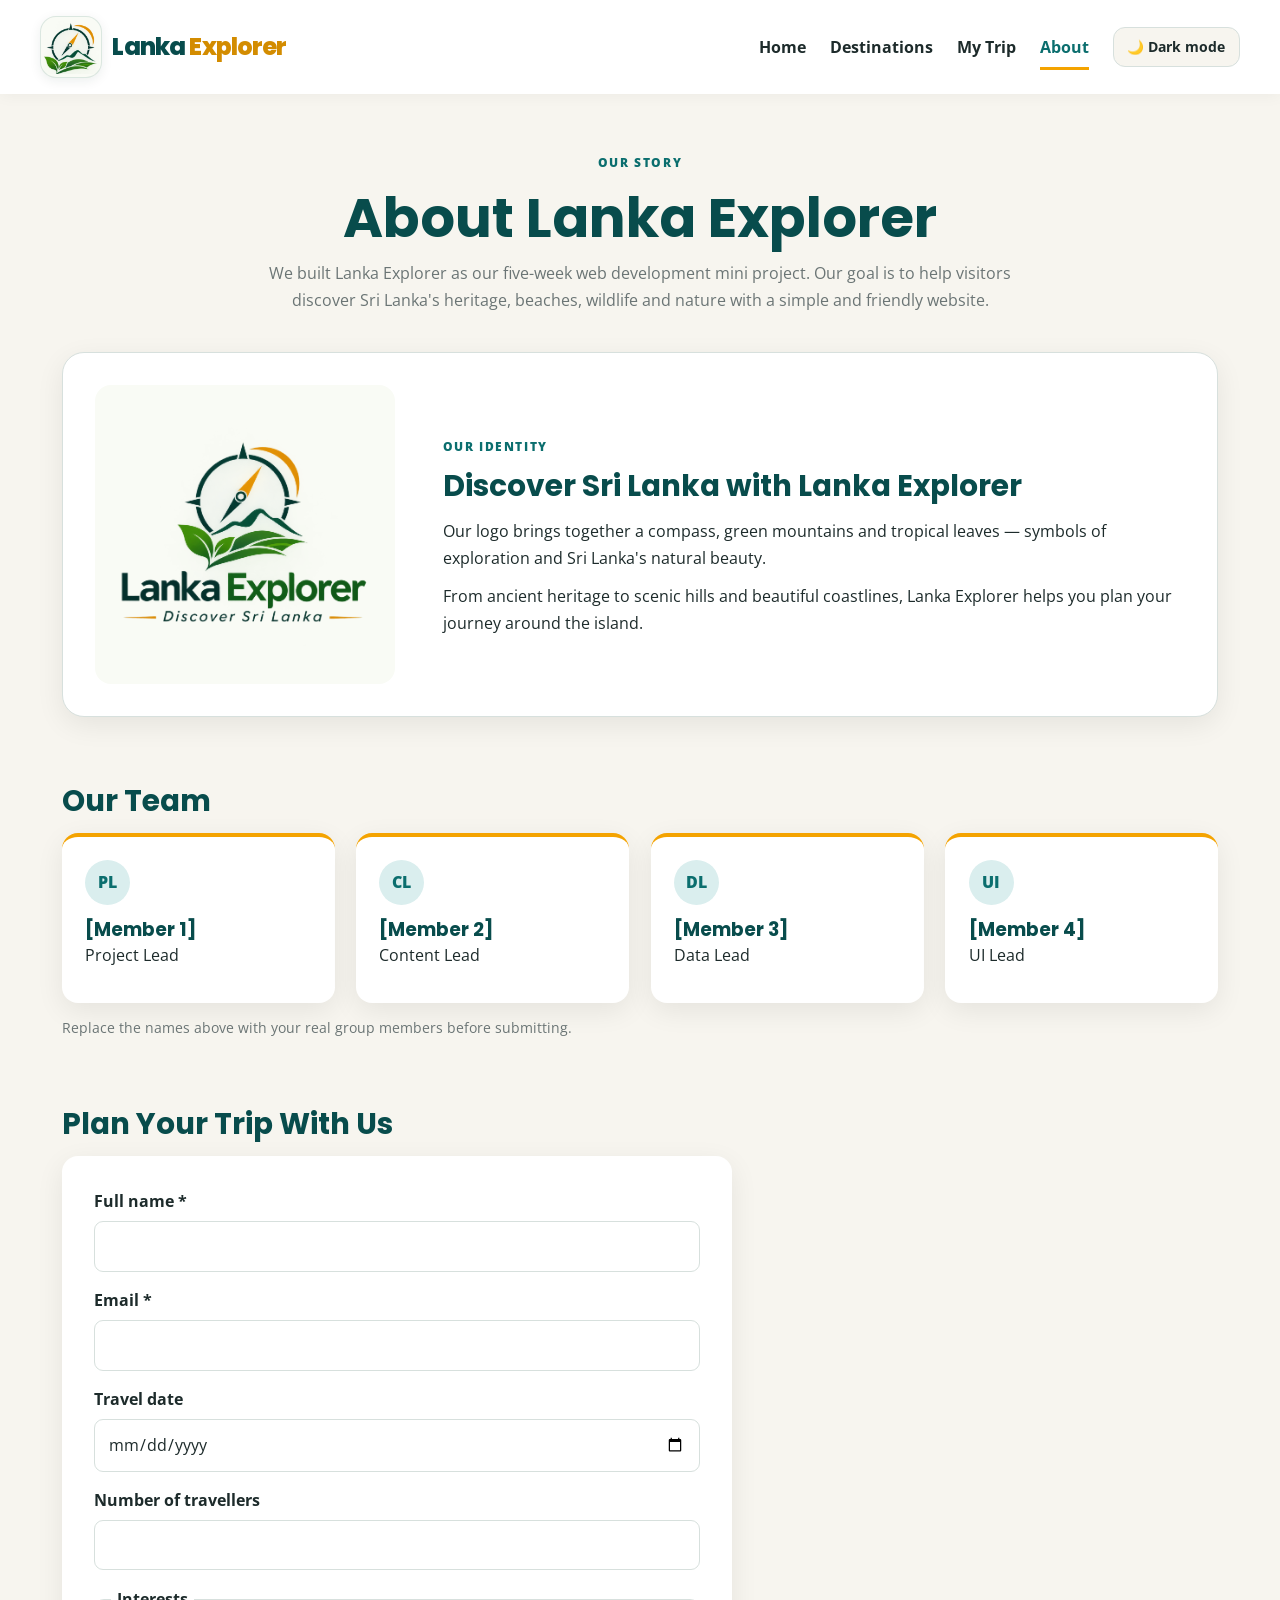
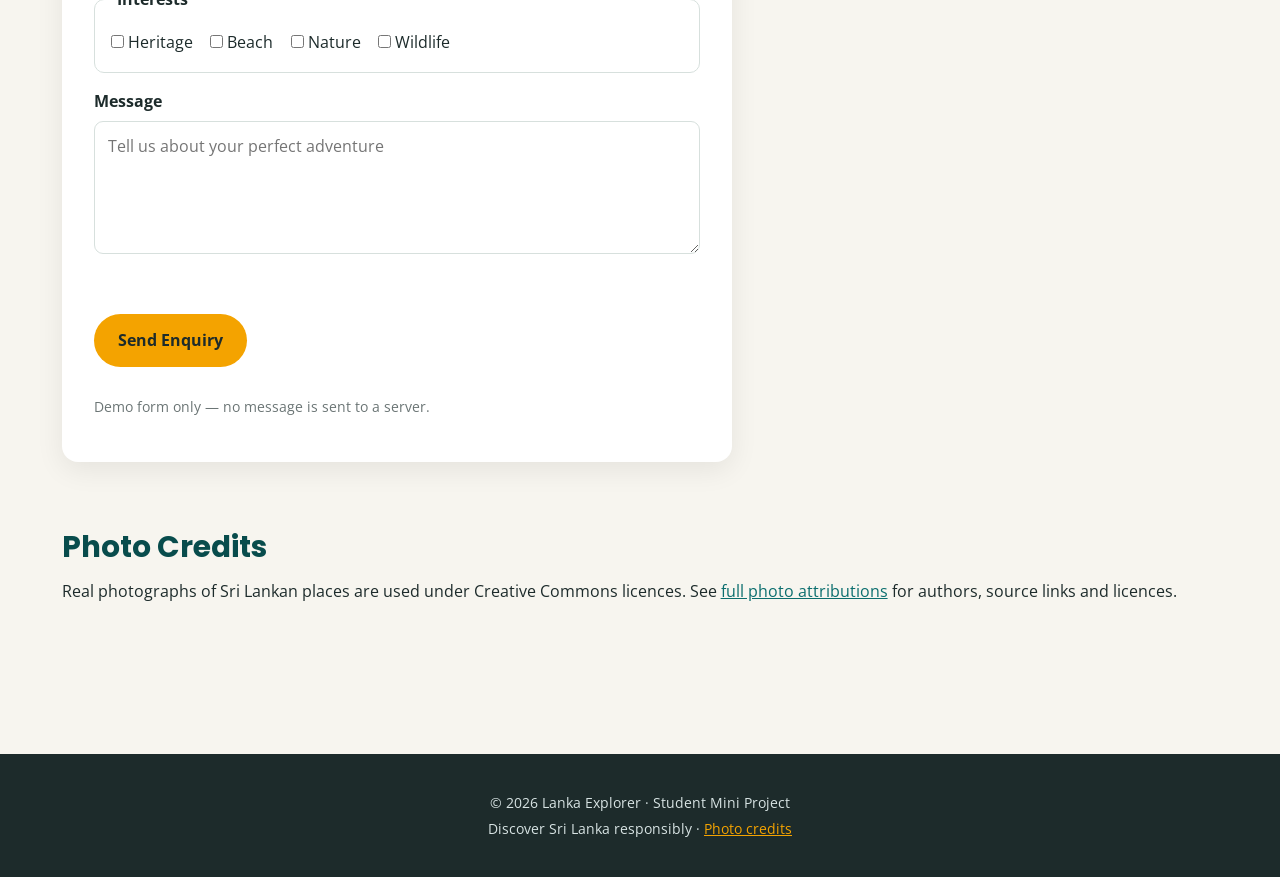
==== about.html @ 8f5c49dc "Lanka Explorer Week 05 Final Website" ====
<!DOCTYPE html>
<html lang="en">
<head>
<meta charset="UTF-8">
<meta name="viewport" content="width=device-width, initial-scale=1.0">
<meta name="description" content="Explore Sri Lanka's heritage, beaches, wildlife and nature with Lanka Explorer.">
<title>Lanka Explorer | About Us</title>
<link rel="preconnect" href="https://fonts.googleapis.com">
<link rel="preconnect" href="https://fonts.gstatic.com" crossorigin>
<link href="https://fonts.googleapis.com/css2?family=Open+Sans:wght@400;600;700&family=Poppins:wght@500;600;700;800&display=swap" rel="stylesheet">

<link rel="icon" type="image/png" href="images/lanka-explorer-symbol.png">
<link rel="stylesheet" href="css/style.css">
</head>
<body>
<header class="site-header">
 <a href="index.html" class="logo brand-link" aria-label="Lanka Explorer home">
  <span class="brand-symbol-wrap"><img class="brand-symbol" src="images/lanka-explorer-symbol.png" alt="" width="56" height="56"></span>
  <span class="brand-name">Lanka <strong>Explorer</strong></span>
 </a>
 <button class="menu-toggle" type="button" aria-label="Open menu" aria-expanded="false">&#9776;</button>
 <nav aria-label="Main navigation"><ul><li><a href="index.html">Home</a></li>
<li><a href="destinations.html">Destinations</a></li>
<li><a href="trip.html">My Trip</a></li>
<li><a href="about.html" class="active" aria-current="page">About</a></li>
<li><button type="button" id="theme-toggle" aria-label="Switch color theme">🌙 Dark mode</button></li></ul></nav>
</header>
<main>
<section class="page-intro"><span class="eyebrow">OUR STORY</span><h1>About Lanka Explorer</h1><p>We built Lanka Explorer as our five-week web development mini project. Our goal is to help visitors discover Sri Lanka's heritage, beaches, wildlife and nature with a simple and friendly website.</p></section>
<section id="brand-story" class="brand-story content-section" aria-labelledby="brand-story-title">
<div class="brand-art"><img src="images/lanka-explorer-logo.png" width="310" height="312" alt="Lanka Explorer compass, green mountains and tea leaves logo with Discover Sri Lanka tagline" loading="lazy"></div>
<div class="brand-story-content"><span class="eyebrow">OUR IDENTITY</span><h2 id="brand-story-title">Discover Sri Lanka with Lanka Explorer</h2><p>Our logo brings together a compass, green mountains and tropical leaves — symbols of exploration and Sri Lanka's natural beauty.</p><p>From ancient heritage to scenic hills and beautiful coastlines, Lanka Explorer helps you plan your journey around the island.</p></div>
</section>
<section id="team" class="content-section"><h2>Our Team</h2><div class="team-grid"><article><span class="team-avatar">PL</span><h3>[Member 1]</h3><p>Project Lead</p></article>
<article><span class="team-avatar">CL</span><h3>[Member 2]</h3><p>Content Lead</p></article>
<article><span class="team-avatar">DL</span><h3>[Member 3]</h3><p>Data Lead</p></article>
<article><span class="team-avatar">UI</span><h3>[Member 4]</h3><p>UI Lead</p></article></div><p class="tip">Replace the names above with your real group members before submitting.</p></section>
<section id="enquiry" class="content-section"><h2>Plan Your Trip With Us</h2><form id="enquiry-form" novalidate>
<div class="form-row"><label for="name">Full name <span aria-hidden="true">*</span></label><input id="name" name="name" type="text" required></div>
<div class="form-row"><label for="email">Email <span aria-hidden="true">*</span></label><input id="email" name="email" type="email" required></div>
<div class="form-row"><label for="date">Travel date</label><input id="date" name="date" type="date"></div>
<div class="form-row"><label for="people">Number of travellers</label><input id="people" name="people" type="number" min="1" max="20" required></div>
<fieldset><legend>Interests</legend><label><input type="checkbox" name="interest" value="Heritage"> Heritage</label><label><input type="checkbox" name="interest" value="Beach"> Beach</label><label><input type="checkbox" name="interest" value="Nature"> Nature</label><label><input type="checkbox" name="interest" value="Wildlife"> Wildlife</label></fieldset>
<div class="form-row"><label for="message">Message</label><textarea id="message" name="message" rows="4" placeholder="Tell us about your perfect adventure"></textarea></div>
<p id="form-message" role="status" aria-live="polite"></p><button type="submit" class="btn">Send Enquiry</button><p class="small-note">Demo form only — no message is sent to a server.</p></form></section><section id="photo-credits" class="content-section"><h2>Photo Credits</h2><p>Real photographs of Sri Lankan places are used under Creative Commons licences. See <a href="PHOTO_CREDITS.md">full photo attributions</a> for authors, source links and licences.</p></section>
</main>
<footer><p>© 2026 Lanka Explorer · Student Mini Project</p><p>Discover Sri Lanka responsibly · <a href="about.html#photo-credits">Photo credits</a></p></footer>

<script src="js/app.js"></script>
</body>
</html>
---- css/style.css ----
/* ===== 1. THEME VARIABLES ===== */
:root { --primary:#0b6e6e; --primary-dark:#084c4c; --accent:#f4a300; --dark:#1d2b2b; --light:#f7f5ef; --white:#ffffff; --grey:#6b7575; --border:#d7e0dd; --radius:16px; --shadow:0 8px 28px rgba(0,0,0,.075); --max-width:1200px; }
/* ===== 2. RESET ===== */
*,*::before,*::after { box-sizing:border-box;margin:0;padding:0; }
/* ===== 3. BASE STYLES ===== */
html{scroll-behavior:smooth}body{font-family:'Open Sans',sans-serif;color:var(--dark);background:var(--light);line-height:1.7;min-height:100vh}h1,h2,h3{font-family:'Poppins',sans-serif;line-height:1.25;color:var(--primary-dark)}h1{font-size:clamp(2rem,4.5vw,3.4rem)}h2{font-size:1.85rem;margin-bottom:.85rem}h3{font-size:1.18rem}p{margin-bottom:.7rem}a{color:var(--primary)}img{max-width:100%;display:block}main{max-width:var(--max-width);margin:0 auto;padding:2.2rem 1.35rem}section{margin-bottom:3.2rem}.content-section{margin-bottom:4.1rem}.eyebrow{font-size:.77rem;font-weight:800;letter-spacing:.13em;text-transform:uppercase;color:var(--primary)}.tip,.small-note{color:var(--grey);font-size:.88rem;margin-top:.8rem}.section-heading{margin-bottom:1.35rem}.section-heading h2{margin:.45rem 0}.no-results,.error{padding:1.5rem;color:var(--grey)}.error{color:#aa3030}.breadcrumbs{margin-bottom:1.2rem}
/* ===== 4. HEADER & NAVIGATION ===== */
header.site-header{display:flex;justify-content:space-between;align-items:center;gap:1rem;padding:1rem max(1.5rem,calc((100vw - 1200px)/2));background:var(--white);box-shadow:0 2px 15px rgba(0,0,0,.045);position:sticky;top:0;z-index:100}a.logo{font-family:'Poppins',sans-serif;font-size:1.5rem;font-weight:800;color:var(--primary);text-decoration:none;white-space:nowrap}.logo-icon{display:inline-grid;place-items:center;width:35px;height:35px;background:var(--primary);color:#fff;border-radius:10px;margin-right:.25rem}nav ul{list-style:none;display:flex;align-items:center;gap:1.5rem}nav a{color:var(--dark);font-weight:700;text-decoration:none;padding:.6rem 0;border-bottom:3px solid transparent;transition:color .2s,border-color .2s}nav a:hover,nav a.active{color:var(--primary);border-bottom-color:var(--accent)}.menu-toggle{display:none}#theme-toggle{background:var(--light);color:var(--dark);padding:.45rem .85rem;font-size:.85rem;border-radius:12px;border:1px solid var(--border)}
/* ===== 5. HERO & BUTTONS ===== */
#hero {
  /* Real photo: Nine Arches Bridge, Ella, Sri Lanka (Unsplash). */
  background-color: #133f3e; /* readable fallback while the image loads */
  background-image:
    linear-gradient(98deg, rgba(3, 30, 35, .93) 0%, rgba(4, 34, 39, .82) 37%, rgba(8, 46, 48, .23) 100%),
    url('https://images.unsplash.com/photo-1566766189268-ecac9118f2b7?auto=format&fit=crop&w=2000&q=85');
  background-position: center, center 47%;
  background-size: cover;
  background-repeat: no-repeat;
  position: relative;
  min-height: 530px;
  display: flex;
  flex-direction: column;
  align-items: flex-start;
  justify-content: center;
  gap: 1.15rem;
  padding: clamp(3rem, 7.5vw, 6rem);
  border-radius: 22px;
  box-shadow: 0 18px 45px rgba(12, 40, 39, .16);
  overflow: hidden;
  color: #ffffff; /* do not use --white: it becomes dark in dark mode */
}
#hero h1 {
  color: #ffffff;
  max-width: 710px;
  font-size: clamp(2.35rem, 4.6vw, 4.1rem);
  letter-spacing: -.03em;
  line-height: 1.16;
  text-shadow: 0 2px 12px rgba(0, 0, 0, .24);
}
#hero p {
  max-width: 600px;
  font-size: clamp(1.03rem, 1.5vw, 1.2rem);
  line-height: 1.85;
  margin: 0;
  color: #f9ffff; /* always visible in both themes */
  text-shadow: 0 1px 8px rgba(0, 0, 0, .3);
}
#hero .hero-kicker {
  font-size: .76rem;
  font-weight: 800;
  letter-spacing: .19em;
  color: #ffe29f;
  text-transform: uppercase;
}
#hero .btn {
  margin-top: .35rem;
  background: #ffd166;
  color: #19333c;
  box-shadow: 0 8px 22px rgba(0, 0, 0, .22);
}
#hero .btn:hover { background: #fff0bd; color: #102d31; transform: translateY(-2px); }
#hero .hero-location {
  position: absolute;
  right: 2rem;
  bottom: 1.4rem;
  background: rgba(7, 31, 35, .7);
  border: 1px solid rgba(255, 255, 255, .3);
  padding: .45rem .75rem;
  border-radius: 30px;
  color: #ffffff;
  font-size: .8rem;
  letter-spacing: .01em;
  backdrop-filter: blur(5px);
}
.btn,button{display:inline-block;background:var(--accent);color:var(--dark);padding:.8rem 1.5rem;border:0;border-radius:50px;font:inherit;font-weight:700;text-decoration:none;cursor:pointer;transition:background .25s,color .25s,transform .25s}.btn:hover,button:hover{background:var(--primary);color:var(--white)}button:disabled{opacity:.6;cursor:not-allowed}.secondary-btn{background:var(--white);color:var(--primary);border:1px solid var(--border)}
/* ===== 6. WHY US ===== */
#why-us ul{list-style:none;display:grid;grid-template-columns:repeat(auto-fit,minmax(230px,1fr));gap:1rem}#why-us li{background:var(--primary);color:var(--white);padding:1.35rem;border-radius:var(--radius);font-weight:700}#why-us li::before{content:'✓  ';color:var(--accent)}
/* ===== 7. CARD GRIDS ===== */
.card-grid,.category-grid,.team-grid{display:grid;grid-template-columns:repeat(auto-fit,minmax(250px,1fr));gap:1.35rem}
/* ===== 8. CARDS ===== */
.card,.category-grid article,.team-grid article{background:var(--white);border-radius:var(--radius);box-shadow:var(--shadow);overflow:hidden;transition:transform .3s ease,box-shadow .3s ease}.card:hover,.category-grid article:hover,.team-grid article:hover{transform:translateY(-5px);box-shadow:0 15px 34px rgba(0,0,0,.13)}.card{display:flex;flex-direction:column}.card img{width:100%;height:215px;object-fit:cover;transition:transform .4s}.card:hover img{transform:scale(1.035)}.card-content{display:flex;flex-direction:column;align-items:flex-start;flex:1;padding:1.2rem 1.3rem 1.35rem}.card-content h3{margin:.3rem 0 .6rem}.card-content p{font-size:.91rem}.card-link{margin-top:auto;text-decoration:none;font-weight:800}.fee{color:var(--primary);font-weight:700}.category-grid article,.team-grid article{padding:1.45rem;border-top:4px solid var(--accent)}.category-icon{font-size:2.25rem;display:block;margin-bottom:.7rem}.team-avatar{display:grid;place-items:center;width:45px;height:45px;color:var(--primary);background:#daeeee;border-radius:50%;font-weight:800;margin-bottom:.8rem}
/* ===== 9. FORM FIELDS & SEARCH CONTROLS ===== */
input,select,textarea{font:inherit;padding:.68rem .85rem;border:1px solid var(--border);border-radius:9px;background:var(--white);color:var(--dark);max-width:100%}input:focus,select:focus,textarea:focus{outline:2px solid var(--primary);outline-offset:1px}.page-intro{text-align:center;max-width:770px;margin:1.2rem auto 2.4rem}.page-intro h1{margin:.5rem 0}.page-intro p{color:var(--grey)}#controls{display:flex;flex-wrap:wrap;align-items:end;gap:1rem;background:var(--white);padding:1.35rem;border-radius:var(--radius);box-shadow:var(--shadow);margin-bottom:1.3rem}.control-field{display:flex;flex:1 1 220px;flex-direction:column;gap:.25rem}.control-field label{font-weight:700;font-size:.86rem}.control-field input,.control-field select{width:100%}#result-count{font-weight:700;color:var(--grey);font-size:.9rem}
/* ===== 10. DETAILS PAGE ===== */
#destination{background:var(--white);border-radius:var(--radius);box-shadow:var(--shadow);overflow:hidden;margin-bottom:2.1rem}#destination>img{width:100%;height:420px;object-fit:cover}.detail-body{padding:2rem}.detail-body h1{margin:.6rem 0 1rem}.detail-body ul{list-style:none;margin-top:1rem}.detail-body li{padding:.65rem 0;border-bottom:1px solid var(--border)}#weather,#map,.info-panel{background:var(--white);border:2px dashed var(--border);border-radius:var(--radius);padding:1.6rem;color:var(--grey)}#map{height:350px}.map-placeholder{display:grid;place-items:center}
/* ===== 11. TRIP TABLE ===== */
.table-scroll{max-width:100%;overflow-x:auto}#trip-table{width:100%;border-collapse:collapse;background:var(--white);border-radius:var(--radius);box-shadow:var(--shadow);overflow:hidden;margin:1.5rem 0;min-width:690px}#trip-table th,#trip-table td{padding:.9rem 1rem;text-align:left}#trip-table thead{background:var(--primary);color:var(--white)}#trip-table tbody tr:nth-child(even){background:var(--light)}#trip-table tfoot{font-weight:800;border-top:2px solid var(--primary)}.traveller-control{display:flex;gap:.85rem;align-items:center;flex-wrap:wrap;margin-top:1rem}.traveller-control input{max-width:95px}
/* ===== 12. ENQUIRY FORM ===== */
#enquiry-form{display:grid;gap:.95rem;max-width:670px;background:var(--white);padding:2rem;border-radius:var(--radius);box-shadow:var(--shadow)}.form-row{display:grid;gap:.35rem}.form-row label,#enquiry-form>label{font-weight:700}#enquiry-form fieldset{display:flex;flex-wrap:wrap;gap:.7rem 1.1rem;border:1px solid var(--border);border-radius:10px;padding:1rem}#enquiry-form fieldset label{font-weight:400}legend{font-weight:700;padding:0 .4rem}#enquiry-form button{justify-self:start}.success{color:#067a53;font-weight:700}.form-error{color:#b83d2e;font-weight:700}
/* ===== 13. FOOTER ===== */
footer{background:var(--dark);color:#d7e3e3;text-align:center;padding:2.2rem 1rem;margin-top:3rem}footer p{margin:.1rem 0;font-size:.88rem}footer a{color:var(--accent)}
/* ===== 13b. HOVER & ACCESSIBILITY ===== */
:focus-visible{outline:3px solid var(--accent);outline-offset:3px}@media(prefers-reduced-motion:reduce){*,*::before,*::after{scroll-behavior:auto!important;transition:none!important;animation:none!important}}
/* ===== 14. RESPONSIVE: TABLETS & PHONES ===== */
@media(max-width:768px){header.site-header{flex-wrap:wrap;padding:1rem}.menu-toggle{display:block;background:none;color:var(--primary);font-size:1.7rem;padding:.25rem .55rem;margin-left:auto}.menu-toggle:hover{background:none;color:var(--primary-dark)}nav{display:none;width:100%}nav.open{display:block}nav ul{flex-direction:column;gap:0;align-items:stretch;padding-top:1rem}nav a{display:block;padding:.75rem 0;border-bottom:1px solid var(--border)}#hero{min-height:430px;padding:3.2rem 1.5rem 5rem;background-image:linear-gradient(100deg,rgba(3,30,35,.9),rgba(4,34,39,.65)),url('https://images.unsplash.com/photo-1566766189268-ecac9118f2b7?auto=format&fit=crop&w=1200&q=82');background-position:center,61% center}#hero .hero-location{left:1.5rem;right:auto;bottom:1.25rem}#destination>img{height:265px}.detail-body{padding:1.3rem}#controls{flex-direction:column;align-items:stretch}.control-field{flex:1 1 auto;width:100%}#trip-table{display:table}h2{font-size:1.5rem}}
/* ===== 15. RESPONSIVE: SMALL PHONES ===== */
@media(max-width:480px){main{padding:1.5rem .95rem}h1{font-size:1.85rem}#hero{padding:3rem 1.3rem}#trip-table th,#trip-table td{padding:.65rem .55rem;font-size:.87rem}#enquiry-form{padding:1.2rem}.logo{font-size:1.2rem!important}}

/* ===== 13c. BADGES & MESSAGES (Week 03) ===== */
.badge{display:inline-block;padding:.15rem .65rem;border-radius:50px;font-size:.73rem;font-weight:800;color:white;margin-right:.35rem}.badge-heritage{background:#925522}.badge-beach{background:#147aa8}.badge-nature{background:#2f7747}.badge-wildlife{background:#c36120}.badge-other{background:#6b7575}.form-error{color:#c62828}.success{color:#107548}#form-message{min-height:1.2rem}

/* ===== 13d. WEATHER & API STATUS (Week 04) ===== */
#weather{color:var(--dark);border:1px solid var(--border)}.weather-now .temp{font-family:'Poppins',sans-serif;font-size:3rem;font-weight:800;color:var(--primary);margin-bottom:0}.forecast{display:grid;grid-template-columns:repeat(auto-fit,minmax(155px,1fr));gap:.85rem;margin-top:1.2rem}.forecast-day{background:var(--light);border-radius:11px;padding:1rem}.forecast-day p{margin-bottom:.2rem}.spinner{display:inline-block;width:20px;height:20px;border:3px solid var(--border);border-top-color:var(--primary);border-radius:50%;animation:spin .8s linear infinite;vertical-align:middle;margin-right:.5rem}@keyframes spin{to{transform:rotate(360deg)}}
/* ===== 13e. MAPS (Week 04) ===== */
#map,#all-map{height:350px;border:1px solid var(--border);padding:0;border-radius:var(--radius);overflow:hidden;background:var(--white)}#all-map{height:440px}.leaflet-container{z-index:1}#weather .error,#map .error{padding:.8rem}

/* ===== 13g. MY TRIP & DARK MODE (Week 05) ===== */
#add-to-trip.added{background:var(--primary);color:var(--white)}.remove-btn{background:#b83d2e;color:#fff;border-radius:9px;padding:.42rem .78rem;font-size:.8rem}.remove-btn:hover{background:#8d2b22}.summary-pill{display:inline-block;background:var(--light);border:1px solid var(--border);border-radius:12px;padding:.8rem 1.2rem;margin:.25rem}
body.dark-mode{--primary:#3cbbba;--primary-dark:#8de8db;--accent:#ffd166;--dark:#e6eeee;--light:#12252b;--white:#20363e;--grey:#aabfbe;--border:#3b5a60;--shadow:0 8px 28px rgba(0,0,0,.18);background:var(--light);color:var(--dark)}body.dark-mode .logo-icon,body.dark-mode #why-us li{color:#0b282a}body.dark-mode #why-us li{background:#216e70;color:#f2fbfb}body.dark-mode footer{background:#07191e;color:#d5eaea}body.dark-mode nav a{color:var(--dark)}body.dark-mode .badge{color:white}body.dark-mode #trip-table thead{background:#186d70;color:white}body.dark-mode .team-avatar{background:#275258;color:#d8faf7}body.dark-mode #hero, body.dark-mode #hero h1, body.dark-mode #hero p{color:#ffffff}body.dark-mode #hero .hero-kicker{color:#ffe29f}body.dark-mode #hero .btn{background:#ffd166;color:#19333c}body.dark-mode #hero .btn:hover{background:#fff0bd;color:#102d31}


/* ===== WEEK 03: ENQUIRY FORM VALIDATION MESSAGES ===== */
.form-error, .form-success { padding: 1rem; border-radius: 8px; margin: .5rem 0; }
.form-error { background: #fdecea; color: #a72624; font-weight: 600; }
.form-error ul { margin: 0; padding-left: 1.25rem; }
.form-success { background: #e8f5e9; color: #176937; font-weight: 600; }


/* ===== WEEK 05: SELECTED LANKA EXPLORER COMPASS LOGO ===== */
/* Compact artwork is cropped from the original user-selected PNG in images/. */
header.site-header { min-height: 82px; }
header.site-header a.brand-link {
  display: inline-flex;
  align-items: center;
  gap: .65rem;
  flex: 0 0 auto;
  color: var(--primary-dark);
  text-decoration: none;
  white-space: nowrap;
  line-height: 1;
}
.brand-symbol-wrap {
  display: grid;
  place-items: center;
  flex: 0 0 62px;
  width: 62px;
  height: 62px;
  border-radius: 16px;
  background: #f9fbf5;
  border: 1px solid rgba(4,82,72,.12);
  box-shadow: 0 3px 12px rgba(5,53,44,.08);
}
.brand-symbol {
  display:block;
  width: 56px;
  height: 56px;
  object-fit: contain;
}
header.site-header a.brand-link .brand-name {
  display:inline-block;
  font-size: clamp(1.12rem, 2vw, 1.5rem);
  font-family:'Poppins',sans-serif;
  font-weight: 800;
  letter-spacing: -.035em;
  color:var(--primary-dark);
}
header.site-header a.brand-link .brand-name strong { color:#d38c00; font-weight:800; }
body.dark-mode header.site-header a.brand-link .brand-name { color:#e4fffa; }
body.dark-mode header.site-header a.brand-link .brand-name strong { color:#ffd166; }
body.dark-mode .brand-symbol-wrap { background: #f9fbf5; }

.brand-story {
  display:grid;
  grid-template-columns: minmax(185px, 300px) minmax(0, 1fr);
  align-items:center;
  gap:clamp(1.25rem, 5vw, 3rem);
  background:var(--white);
  border:1px solid var(--border);
  border-radius:22px;
  padding:clamp(1rem, 4vw, 2rem);
  box-shadow:var(--shadow);
}
.brand-art {
  display:grid;
  place-items:center;
  border-radius:16px;
  background:#f9fbf5;
  padding:1rem;
}
.brand-art img { display:block; width:min(100%, 265px); height:auto; object-fit:contain; }
.brand-story-content h2 { margin-top:.5rem; }
.brand-story-content p:last-child { margin-bottom:0; }
@media(max-width:900px) {
  header.site-header { padding-left:1rem; padding-right:1rem; }
  nav ul { gap:.95rem; }
}
@media(max-width:768px) {
  header.site-header { min-height:70px; }
  .brand-symbol-wrap { width:52px; height:52px; flex-basis:52px; border-radius:13px; }
  .brand-symbol { width:48px; height:48px; }
  header.site-header a.brand-link .brand-name { font-size:1.24rem; }
  .brand-story { grid-template-columns:1fr; text-align:center; }
  .home-brand-intro { gap:1rem; padding:1rem; }
  .home-brand-art { flex-basis:115px; }
  .home-brand-art img { width:100px; }
  .brand-story-content h2 { font-size:1.4rem; }
}
@media(max-width:520px) {
  .home-brand-intro { flex-direction:column; text-align:center; }
  .home-brand-art { flex:0 0 auto; }
}
@media(max-width:420px) {
  header.site-header a.brand-link { gap:.35rem; }
  header.site-header a.brand-link .brand-name { font-size:1.06rem; }
  .brand-symbol-wrap { width:44px; height:44px; flex-basis:44px; }
  .brand-symbol { width:40px; height:40px; }
}


/* ===== WEEK 05: RESPONSIVE INTERACTIVE MAP REPAIR & CONTROLS ===== */
/* Leaflet manages panes with absolute positioning. Never use Grid on its root. */
#map.leaflet-container, #all-map.leaflet-container {
  display:block !important;
  position:relative;
  padding:0 !important;
  border:none;
  max-width:100%;
  width:100%;
  background:#dce8e0;
  font-family:'Open Sans',sans-serif;
  cursor:grab;
}
#map.leaflet-container:active, #all-map.leaflet-container:active {cursor:grabbing}
/* Keep any global img CSS from resizing the 256x256 OSM map tiles. */
#map .leaflet-tile, #all-map .leaflet-tile {max-width:none !important; max-height:none !important;}
.map-frame {
  width:100%;
  background:var(--white);
  border:1px solid var(--border);
  border-radius:20px;
  overflow:hidden;
  box-shadow:var(--shadow);
}
.map-toolbar {
  display:flex;
  align-items:center;
  justify-content:space-between;
  gap:1rem;
  padding:1rem 1.2rem;
  background:var(--white);
  border-bottom:1px solid var(--border);
}
.map-toolbar-title {font-weight:800; color:var(--primary-dark); font-size:.98rem;}
.map-toolbar-actions {display:flex;justify-content:flex-end;flex-wrap:wrap;align-items:center;gap:.5rem;}
.map-action {
  display:inline-flex;
  justify-content:center;
  align-items:center;
  gap:.3rem;
  border:1px solid var(--border);
  color:var(--dark);
  background:var(--light);
  border-radius:10px;
  padding:.56rem .85rem;
  font-size:.83rem;
  font-weight:700;
  line-height:1.3;
  text-decoration:none;
  white-space:nowrap;
  transition:background .16s,color .16s;
}
.map-action:hover {background:var(--primary);color:#fff;border-color:var(--primary);}
.map-external {background:var(--primary); color:#fff; border-color:var(--primary);}
.map-external:hover {background:var(--primary-dark);color:var(--white);}
.map-picker-label {display:flex;align-items:center;flex-wrap:wrap;gap:.45rem;font-size:.82rem;font-weight:800;color:var(--primary-dark);}
#map-place-picker {
  max-width:min(100%,280px);
  min-width:190px;
  border:1px solid var(--border);
  background:var(--light);
  color:var(--dark);
  padding:.58rem .9rem;
  border-radius:10px;
  font:inherit;
  font-weight:600;
}
#map, #all-map {
  display:block;
  width:100%;
  height:clamp(430px,48vw,575px);
  min-height:400px;
  border:0;
  border-radius:0;
  overflow:hidden;
  padding:0;
}
.map-help {
  font-size:.77rem;
  color:var(--grey);
  padding:.75rem 1.15rem;
  background:var(--white);
  border-top:1px solid var(--border);
}
.map-unavailable {display:grid !important;place-items:center;padding:2rem !important;color:var(--grey);}
/* Don't allow unrelated site styles to break Leaflet zoom buttons. */
.leaflet-control-zoom a {
  background:#ffffff !important;
  color:#204a51 !important;
  font-size:22px !important;
  line-height:30px !important;
  font-weight:700 !important;
}
.leaflet-popup-content-wrapper {border-radius:12px;}
.leaflet-popup-content {font:13px/1.6 'Open Sans',sans-serif;}
.leaflet-popup-content strong {font-weight:800;}
.leaflet-popup-content a {color:#006e78;font-weight:800;}
body.map-fullscreen-open {overflow:hidden !important;}
.map-frame.map-expanded {
  position:fixed;
  inset:12px;
  z-index:2500;
  display:flex;
  flex-direction:column;
  border-radius:16px;
  box-shadow:0 24px 100px rgba(0,0,0,.5);
}
.map-frame.map-expanded #map, .map-frame.map-expanded #all-map {
  flex:1 1 auto;
  min-height:0;
  height:auto;
}
.map-frame.map-expanded .map-toolbar, .map-frame.map-expanded .map-help {flex:0 0 auto;}
body.dark-mode .map-frame {background:var(--white);}
body.dark-mode .map-action:not(.map-external) {color:var(--dark);}
body.dark-mode .map-action:hover {color:#fff;}
@media (max-width:800px) {
  .map-toolbar {flex-wrap:wrap;padding:.8rem;}
  .map-toolbar-actions {justify-content:flex-start;}
  #map, #all-map {height:440px;min-height:330px;}
  .map-frame.map-expanded {inset:5px;}
}
@media (max-width:520px) {
  .map-toolbar-actions {width:100%;gap:.4rem;}
  .map-action {flex:1 1 auto;padding:.6rem .5rem;font-size:.72rem;}
  .map-picker-label {width:100%;}
  #map-place-picker {flex:1;min-width:0;max-width:none;}
  .map-help {font-size:.7rem;padding:.65rem .8rem;}
  #map, #all-map {height:380px;min-height:340px;}
}
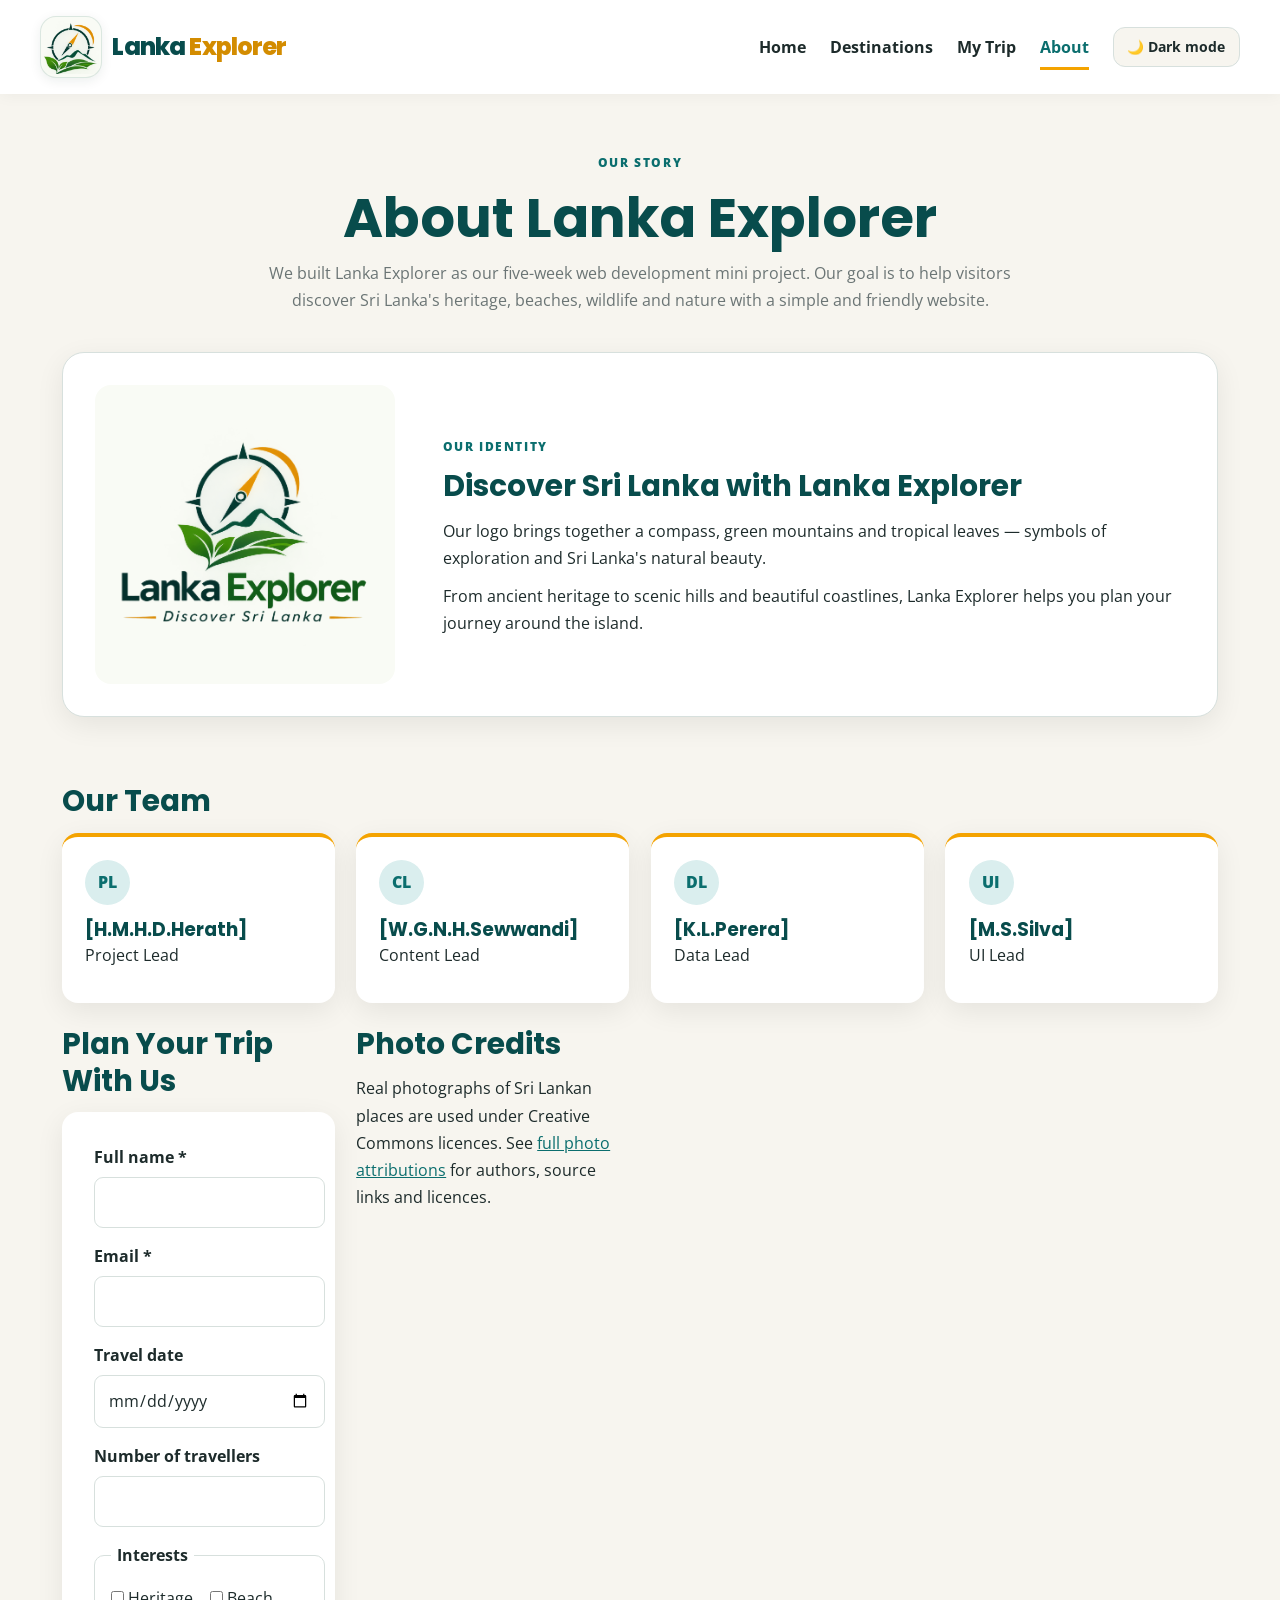
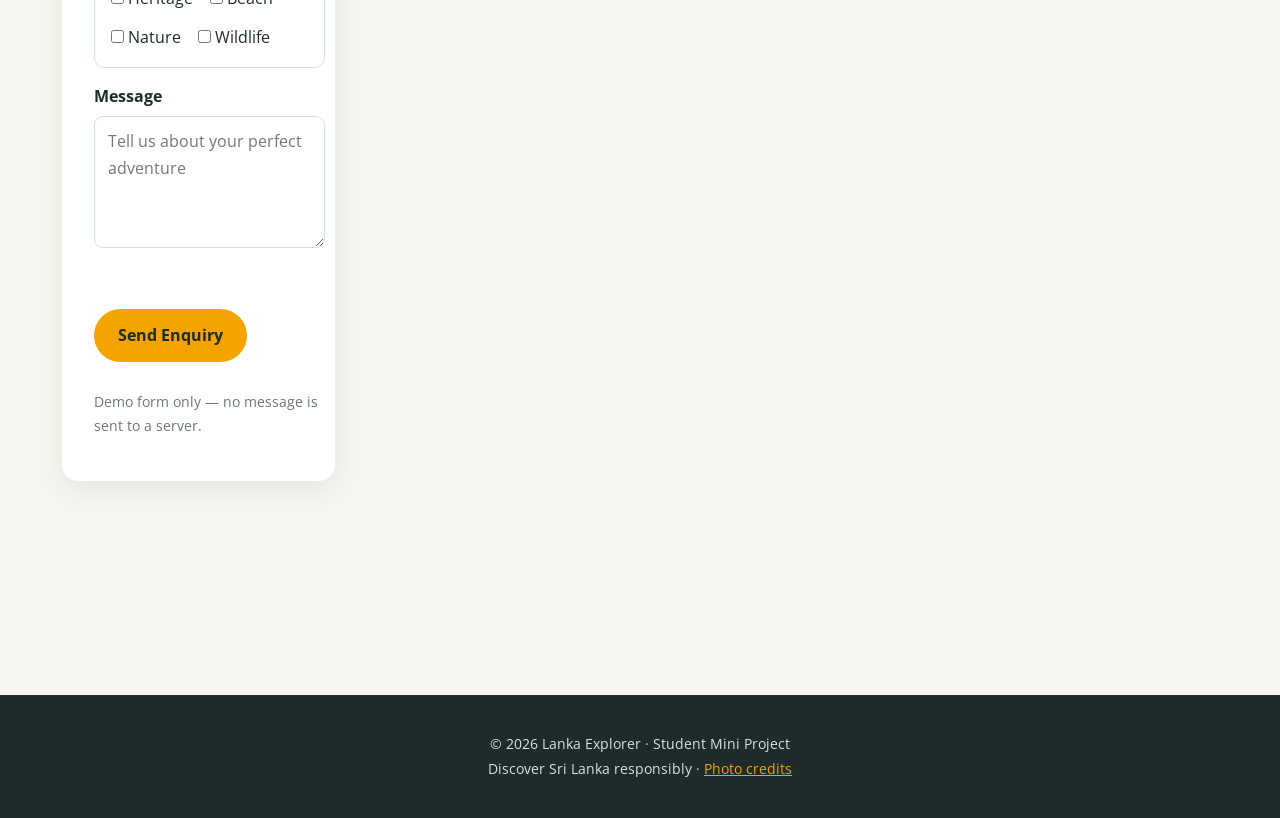
==== commit 47bcd4ec: "Update team member names" ====
--- a/about.html
+++ b/about.html
@@ -31,10 +31,10 @@
 <div class="brand-art"><img src="images/lanka-explorer-logo.png" width="310" height="312" alt="Lanka Explorer compass, green mountains and tea leaves logo with Discover Sri Lanka tagline" loading="lazy"></div>
 <div class="brand-story-content"><span class="eyebrow">OUR IDENTITY</span><h2 id="brand-story-title">Discover Sri Lanka with Lanka Explorer</h2><p>Our logo brings together a compass, green mountains and tropical leaves — symbols of exploration and Sri Lanka's natural beauty.</p><p>From ancient heritage to scenic hills and beautiful coastlines, Lanka Explorer helps you plan your journey around the island.</p></div>
 </section>
-<section id="team" class="content-section"><h2>Our Team</h2><div class="team-grid"><article><span class="team-avatar">PL</span><h3>[Member 1]</h3><p>Project Lead</p></article>
-<article><span class="team-avatar">CL</span><h3>[Member 2]</h3><p>Content Lead</p></article>
-<article><span class="team-avatar">DL</span><h3>[Member 3]</h3><p>Data Lead</p></article>
-<article><span class="team-avatar">UI</span><h3>[Member 4]</h3><p>UI Lead</p></article></div><p class="tip">Replace the names above with your real group members before submitting.</p></section>
+<section id="team" class="content-section"><h2>Our Team</h2><div class="team-grid"><article><span class="team-avatar">PL</span><h3>[H.M.H.D.Herath]</h3><p>Project Lead</p></article>
+<article><span class="team-avatar">CL</span><h3>[W.G.N.H.Sewwandi]</h3><p>Content Lead</p></article>
+<article><span class="team-avatar">DL</span><h3>[K.L.Perera]</h3><p>Data Lead</p></article>
+<article><span class="team-avatar">UI</span><h3>[M.S.Silva]</h3><p>UI Lead</p></article>
 <section id="enquiry" class="content-section"><h2>Plan Your Trip With Us</h2><form id="enquiry-form" novalidate>
 <div class="form-row"><label for="name">Full name <span aria-hidden="true">*</span></label><input id="name" name="name" type="text" required></div>
 <div class="form-row"><label for="email">Email <span aria-hidden="true">*</span></label><input id="email" name="email" type="email" required></div>
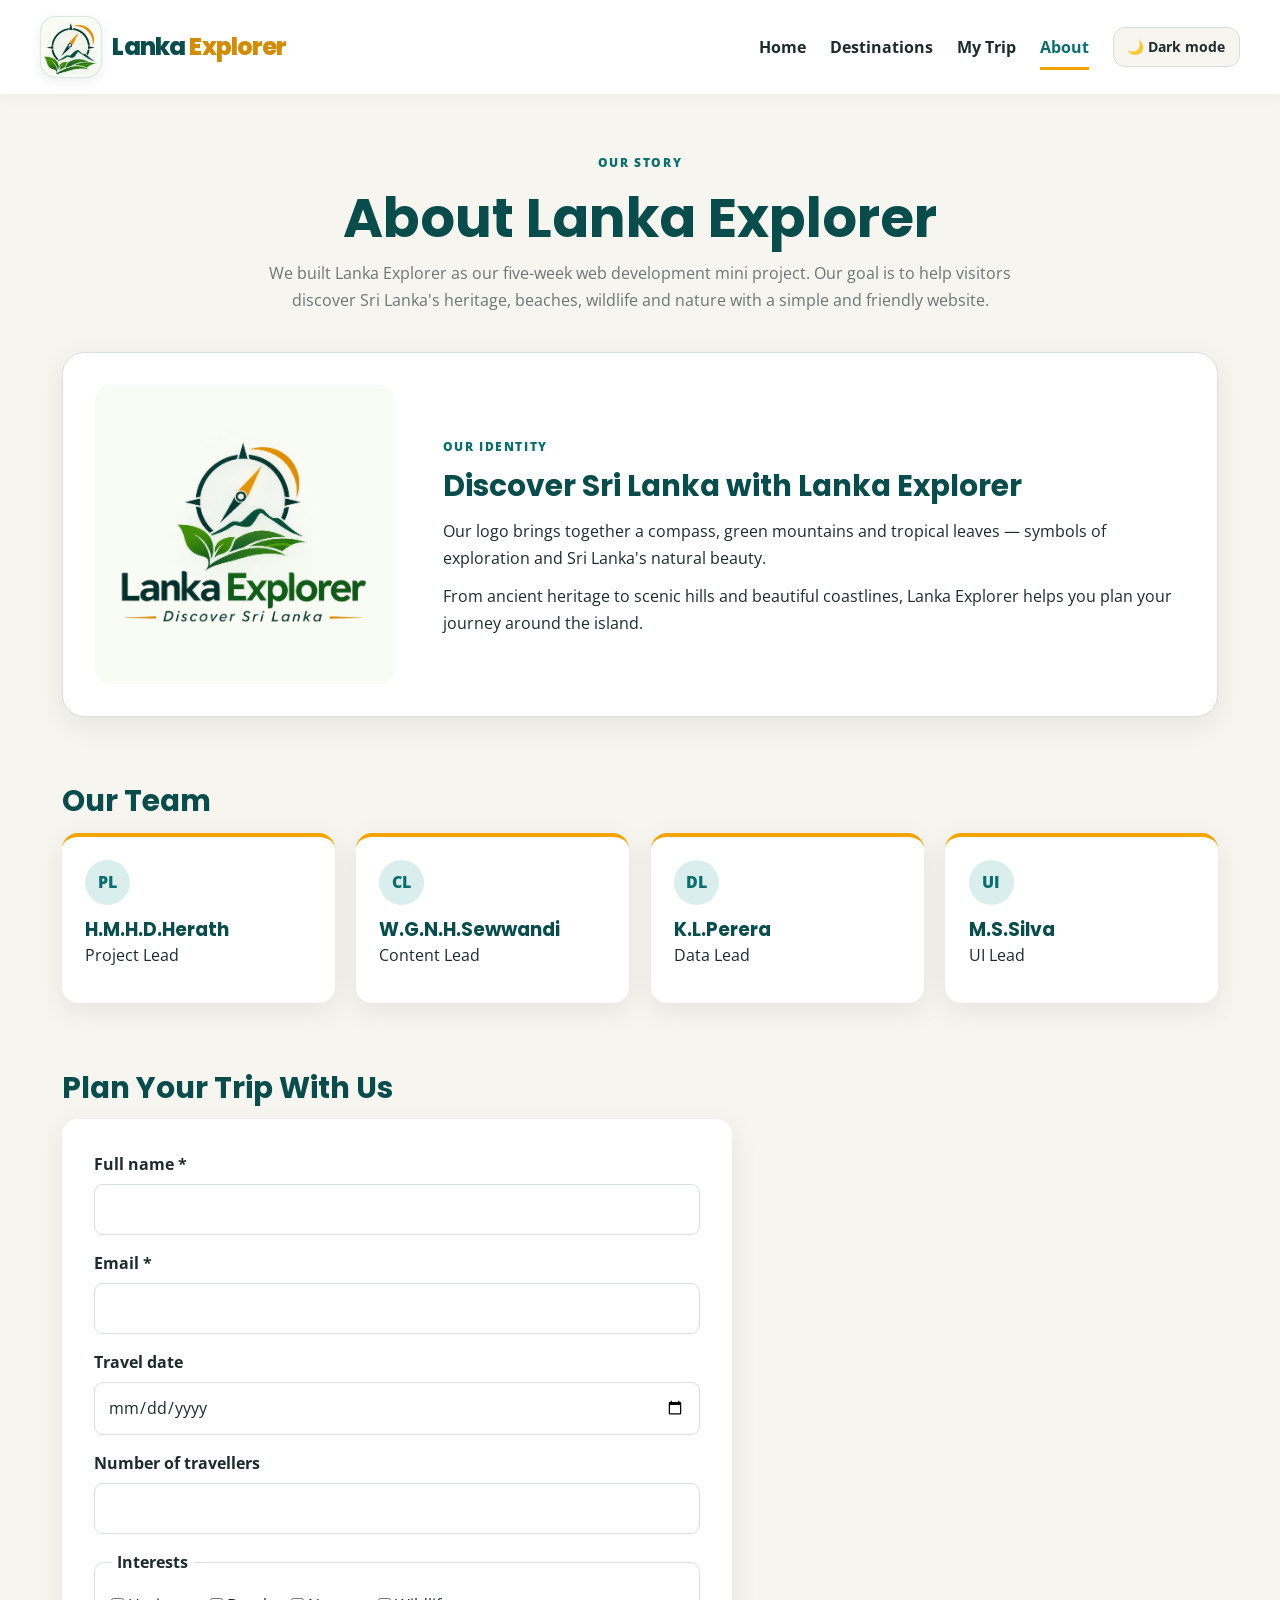
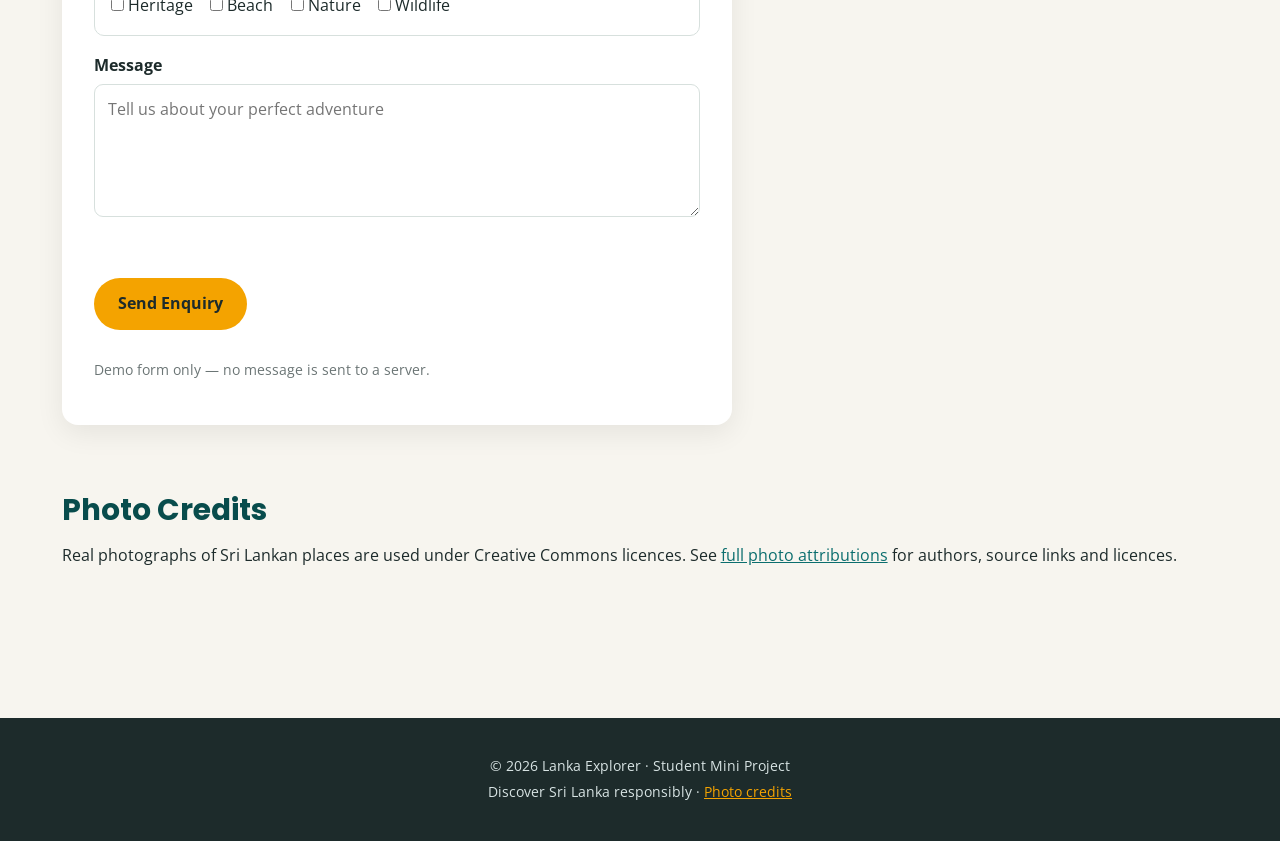
==== commit 13f30037: "Fix About page layout" ====
--- a/about.html
+++ b/about.html
@@ -31,10 +31,10 @@
 <div class="brand-art"><img src="images/lanka-explorer-logo.png" width="310" height="312" alt="Lanka Explorer compass, green mountains and tea leaves logo with Discover Sri Lanka tagline" loading="lazy"></div>
 <div class="brand-story-content"><span class="eyebrow">OUR IDENTITY</span><h2 id="brand-story-title">Discover Sri Lanka with Lanka Explorer</h2><p>Our logo brings together a compass, green mountains and tropical leaves — symbols of exploration and Sri Lanka's natural beauty.</p><p>From ancient heritage to scenic hills and beautiful coastlines, Lanka Explorer helps you plan your journey around the island.</p></div>
 </section>
-<section id="team" class="content-section"><h2>Our Team</h2><div class="team-grid"><article><span class="team-avatar">PL</span><h3>[H.M.H.D.Herath]</h3><p>Project Lead</p></article>
-<article><span class="team-avatar">CL</span><h3>[W.G.N.H.Sewwandi]</h3><p>Content Lead</p></article>
-<article><span class="team-avatar">DL</span><h3>[K.L.Perera]</h3><p>Data Lead</p></article>
-<article><span class="team-avatar">UI</span><h3>[M.S.Silva]</h3><p>UI Lead</p></article>
+<section id="team" class="content-section"><h2>Our Team</h2><div class="team-grid"><article><span class="team-avatar">PL</span><h3>H.M.H.D.Herath</h3><p>Project Lead</p></article>
+<article><span class="team-avatar">CL</span><h3>W.G.N.H.Sewwandi</h3><p>Content Lead</p></article>
+<article><span class="team-avatar">DL</span><h3>K.L.Perera</h3><p>Data Lead</p></article>
+<article><span class="team-avatar">UI</span><h3>M.S.Silva</h3><p>UI Lead</p></article></div></section>
 <section id="enquiry" class="content-section"><h2>Plan Your Trip With Us</h2><form id="enquiry-form" novalidate>
 <div class="form-row"><label for="name">Full name <span aria-hidden="true">*</span></label><input id="name" name="name" type="text" required></div>
 <div class="form-row"><label for="email">Email <span aria-hidden="true">*</span></label><input id="email" name="email" type="email" required></div>
